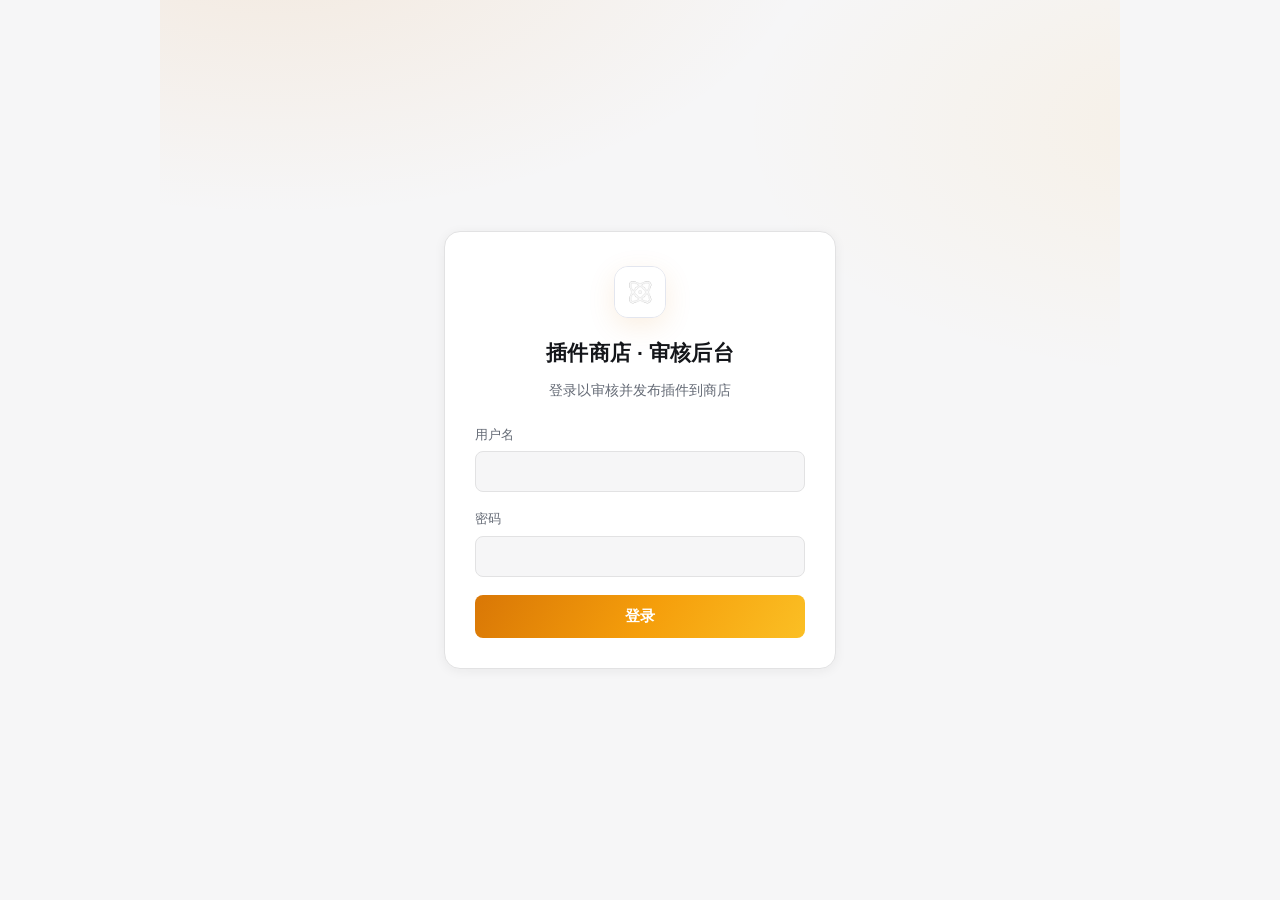
==== site/web/index.html @ 4656d83e "refactor(store): 审核后台源码迁至 site/ 目录 - 上传限制 16MB → 10MB（仅接受 .zip） - 登录成功显示绿色提示后平滑进入后台 - logo 转白底黑花（浅色页" ====
<!DOCTYPE html>
<html lang="zh-CN">
<head>
  <meta charset="UTF-8">
  <meta name="viewport" content="width=device-width, initial-scale=1.0">
  <meta name="referrer" content="no-referrer">
  <meta name="theme-color" content="#5468ff">
  <title>插件商店 · 审核后台</title>
  <link rel="stylesheet" href="style.css">
</head>
<body>
  <!-- 登录视图 -->
  <div id="login-view" class="view login-view">
    <form id="login-form" class="card login-card">
      <div class="brand-mark"><img src="logo.png" alt="AiVerse" class="brand-img"></div>
      <h1 class="login-title">插件商店 · 审核后台</h1>
      <p class="login-sub">登录以审核并发布插件到商店</p>
      <label>
        <span>用户名</span>
        <input type="text" id="login-user" name="username" autocomplete="username" required>
      </label>
      <label>
        <span>密码</span>
        <input type="password" id="login-pass" name="password" autocomplete="current-password" required>
      </label>
      <button type="submit" id="login-btn">登录</button>
      <p id="login-error" class="error" hidden></p>
      <p id="login-success" class="success" hidden></p>
    </form>
  </div>

  <!-- 审核视图 -->
  <div id="admin-view" class="view" hidden>
    <header class="topbar">
      <div class="topbar-brand">
        <div class="topbar-logo"><img src="logo.png" alt="AiVerse" class="brand-img"></div>
        <span class="topbar-name">AiVerse 插件商店</span>
      </div>
      <div class="topbar-right">
        <span id="current-user" class="muted"></span>
        <button id="logout-btn" class="btn btn-ghost">退出</button>
      </div>
    </header>

    <!-- 流程说明（模仿官网 hero + features） -->
    <section class="hero">
      <h1 class="hero-title">插件审核与发布</h1>
      <p class="hero-tagline">
        开发者上传的插件会进入待审核队列；由管理员人工检查包安全与内容质量，
        <strong>审核通过后才会发布到商店仓库</strong>，供所有用户搜索与安装。
        以下是当前待处理与已完成的审核任务。
      </p>

      <div class="flow">
        <div class="flow-step">
          <span class="flow-num">1</span>
          <div class="flow-body">
            <b>上传插件</b>
            <span>开发者在 AiVerse 插件管理中打包并上传 <code>plugin.zip</code></span>
          </div>
        </div>
        <div class="flow-arrow" aria-hidden="true">→</div>
        <div class="flow-step">
          <span class="flow-num">2</span>
          <div class="flow-body">
            <b>人工审核</b>
            <span>管理员在此检查包结构与权限，通过或拒绝并说明原因</span>
          </div>
        </div>
        <div class="flow-arrow" aria-hidden="true">→</div>
        <div class="flow-step flow-step-final">
          <span class="flow-num">3</span>
          <div class="flow-body">
            <b>发布上架</b>
            <span>审核通过后自动写入仓库索引，用户即可搜索安装</span>
          </div>
        </div>
      </div>
    </section>

    <nav class="tabs">
      <button class="tab active" data-tab="pending">待审核 <span id="count-pending" class="badge">0</span></button>
      <button class="tab" data-tab="done">已审核 <span id="count-done" class="badge">0</span></button>
    </nav>

    <main id="list" class="list">
      <p class="muted loading">加载中…</p>
    </main>

    <!-- 拒绝原因弹窗 -->
    <dialog id="reject-dialog">
      <form method="dialog" id="reject-form" class="card">
        <h2>拒绝插件</h2>
        <p id="reject-target" class="muted"></p>
        <label>
          <span>拒绝原因（将写入仓库 rejected/&lt;id&gt;.txt 供上传者查看）</span>
          <textarea id="reject-reason" rows="4" placeholder="例如：包含未声明的可执行文件"></textarea>
        </label>
        <div class="dialog-actions">
          <button type="button" id="reject-cancel" class="btn btn-ghost">取消</button>
          <button type="submit" id="reject-confirm" class="btn btn-danger">确认拒绝</button>
        </div>
      </form>
    </dialog>
  </div>

  <script src="review.js"></script>
</body>
</html>
---- site/web/style.css ----
/* 插件商店审核后台 —— 对齐官网 www.aivapp.cn（VitePress 首页风格）
   特点：浅灰背景 + 品牌渐变标题 + 清爽细边框卡片 + 流程步骤
   品牌渐变：#b45309 → #d97706 → #f59e0b
   支持浅色 / 深色主题（跟随系统）
*/

/* ---------- 主题变量（取自官网） ---------- */
:root {
  --bg: #f6f6f7;
  --bg-soft: #efeff1;
  --card: #ffffff;
  --border: #e2e2e3;
  --border-strong: #d4d4d8;
  --text: #1f2329;
  --text-strong: #14161a;
  --muted: #646a75;

  --brand-1: #b45309;
  --brand-2: #d97706;
  --brand-3: #f59e0b;
  --brand: #d97706;
  --brand-soft: rgba(217, 119, 6, .09);
  --grad: linear-gradient(120deg, #d97706, #f59e0b 52%, #fbbf24);

  --success: #30a46c;
  --warning: #d97706;
  --danger: #cf222e;
  --danger-hover: #a40e26;
  --danger-soft: rgba(207, 34, 46, .08);

  --radius-sm: 8px;
  --radius: 12px;
  --radius-lg: 16px;
  --shadow-1: 0 1px 2px rgba(31, 35, 41, .04);
  --shadow-2: 0 2px 12px rgba(31, 35, 41, .06);
  --shadow-3: 0 8px 28px rgba(217, 119, 6, .12);
}

@media (prefers-color-scheme: dark) {
  :root {
    --bg: #16181d;
    --bg-soft: #1d2027;
    --card: #1e2128;
    --border: #2c2f38;
    --border-strong: #3a3e49;
    --text: #e8eaef;
    --text-strong: #f7f8fa;
    --muted: #9aa0ab;

    --brand-soft: rgba(217, 119, 6, .16);
    --danger-soft: rgba(248, 113, 113, .12);

    --shadow-1: 0 1px 2px rgba(0, 0, 0, .3);
    --shadow-2: 0 2px 12px rgba(0, 0, 0, .35);
    --shadow-3: 0 8px 28px rgba(0, 0, 0, .45);
  }
}

* { box-sizing: border-box; }

body {
  margin: 0;
  font-family: -apple-system, BlinkMacSystemFont, "Segoe UI", "PingFang SC",
    "Hiragino Sans GB", "Microsoft YaHei", "Noto Sans SC", sans-serif;
  background: var(--bg);
  color: var(--text);
  line-height: 1.65;
  -webkit-font-smoothing: antialiased;
}

::selection { background: var(--brand); color: #fff; }

.view { max-width: 960px; margin: 0 auto; padding: 0 20px 56px; }

.muted { color: var(--muted); }
.error { color: var(--danger); margin: 10px 0 0; font-size: 14px; }

/* ---------- 登录视图 ---------- */
.login-view {
  min-height: 100vh;
  display: flex;
  align-items: center;
  justify-content: center;
  padding: 24px 20px;
  background:
    radial-gradient(900px 480px at 12% -8%, rgba(217, 119, 6, .10), transparent 60%),
    radial-gradient(760px 420px at 108% 14%, rgba(245, 158, 11, .07), transparent 60%),
    var(--bg);
}

.login-card {
  width: 100%;
  max-width: 392px;
  background: var(--card);
  border: 1px solid var(--border);
  border-radius: var(--radius-lg);
  padding: 34px 30px 30px;
  box-shadow: var(--shadow-2);
  display: flex;
  flex-direction: column;
  gap: 16px;
  animation: rise .4s ease both;
}

.brand-mark {
  width: 52px;
  height: 52px;
  border-radius: 14px;
  background: #fff;
  border: 1px solid #e3e6ef;
  display: grid;
  place-items: center;
  overflow: hidden;
  margin: 0 auto;
  box-shadow: var(--shadow-3);
}

.login-title {
  font-size: 21px;
  margin: 2px 0 0;
  text-align: center;
  color: var(--text-strong);
  font-weight: 700;
  letter-spacing: .2px;
}

.login-sub {
  text-align: center;
  color: var(--muted);
  font-size: 14px;
  margin: -8px 0 6px;
}

.login-card label {
  display: flex;
  flex-direction: column;
  gap: 6px;
  font-size: 13px;
  color: var(--muted);
  font-weight: 500;
}

.login-card input {
  padding: 11px 13px;
  border: 1px solid var(--border);
  border-radius: var(--radius-sm);
  font-size: 15px;
  background: var(--bg);
  color: var(--text);
  transition: border-color .2s, box-shadow .2s;
}

.login-card input:focus {
  outline: none;
  border-color: var(--brand);
  box-shadow: 0 0 0 3px var(--brand-soft);
}

.login-card button[type="submit"] {
  margin-top: 2px;
  padding: 12px;
  border: none;
  border-radius: var(--radius-sm);
  background: var(--grad);
  color: #fff;
  font-size: 15px;
  font-weight: 600;
  cursor: pointer;
  transition: filter .2s, transform .15s;
}

.login-card button[type="submit"]:hover { filter: brightness(1.06); transform: translateY(-1px); }
.login-card button:disabled { opacity: .55; cursor: not-allowed; transform: none; }
#login-error {
  margin-top: 4px;
  color: #b91c1c;
  font-size: 13px;
  font-weight: 500;
  background: #fef2f2;
  border: 1px solid #fecaca;
  border-radius: 8px;
  padding: 9px 10px;
  text-align: center;
}
#login-success {
  margin-top: 4px;
  color: #166534;
  font-size: 13px;
  font-weight: 500;
  background: #f0fdf4;
  border: 1px solid #bbf7d0;
  border-radius: 8px;
  padding: 9px 10px;
  text-align: center;
}

/* ---------- 顶栏 ---------- */
.topbar {
  display: flex;
  align-items: center;
  justify-content: space-between;
  gap: 16px;
  padding: 18px 0 6px;
}

.topbar-brand { display: flex; align-items: center; gap: 10px; }

.topbar-logo {
  width: 34px;
  height: 34px;
  border-radius: 9px;
  background: #fff;
  border: 1px solid #e3e6ef;
  display: grid;
  place-items: center;
  overflow: hidden;
}
.brand-img {
  display: block;
  width: 100%;
  height: 100%;
  object-fit: cover;
}

.topbar-name { font-weight: 700; font-size: 16px; color: var(--text-strong); }
.topbar-right { display: flex; align-items: center; gap: 12px; }
.topbar-right .muted { font-size: 14px; }

/* ---------- Hero（模仿官网首页） ---------- */
.hero { padding: 26px 0 8px; }

.hero-title {
  font-size: 34px;
  line-height: 1.2;
  margin: 0 0 12px;
  font-weight: 800;
  letter-spacing: -.5px;
  background: var(--grad);
  -webkit-background-clip: text;
  background-clip: text;
  -webkit-text-fill-color: transparent;
  color: transparent;
}

.hero-tagline {
  font-size: 16px;
  color: var(--muted);
  max-width: 720px;
  margin: 0 0 24px;
}

.hero-tagline strong { color: var(--text-strong); font-weight: 600; }

/* ---------- 流程步骤（模仿官网 features 卡片） ---------- */
.flow {
  display: grid;
  grid-template-columns: 1fr auto 1fr auto 1fr;
  gap: 12px;
  align-items: stretch;
  margin-bottom: 30px;
}

.flow-step {
  display: flex;
  gap: 12px;
  align-items: flex-start;
  background: var(--card);
  border: 1px solid var(--border);
  border-radius: var(--radius);
  padding: 16px;
  box-shadow: var(--shadow-1);
  transition: transform .18s ease, box-shadow .2s ease, border-color .2s ease;
}

.flow-step:hover {
  transform: translateY(-2px);
  box-shadow: var(--shadow-2);
  border-color: var(--border-strong);
}

.flow-step-final { border-color: rgba(217, 119, 6, .35); background: linear-gradient(0deg, var(--brand-soft), var(--brand-soft)), var(--card); }

.flow-num {
  flex: none;
  width: 28px;
  height: 28px;
  border-radius: 50%;
  background: var(--grad);
  color: #fff;
  font-size: 13px;
  font-weight: 700;
  display: grid;
  place-items: center;
  box-shadow: 0 4px 10px -4px rgba(217, 119, 6, .6);
}

.flow-body { display: flex; flex-direction: column; gap: 3px; min-width: 0; }
.flow-body b { font-size: 14px; color: var(--text-strong); font-weight: 650; }
.flow-body span { font-size: 12.5px; color: var(--muted); line-height: 1.55; }
.flow-body code {
  font-family: ui-monospace, SFMono-Regular, Menlo, monospace;
  font-size: 11.5px;
  background: var(--bg-soft);
  border: 1px solid var(--border);
  border-radius: 4px;
  padding: 0 4px;
}

.flow-arrow {
  align-self: center;
  color: var(--muted);
  font-size: 18px;
  opacity: .6;
}

/* ---------- tabs ---------- */
.tabs {
  display: flex;
  gap: 8px;
  margin: 8px 0 20px;
  padding: 4px;
  background: var(--bg-soft);
  border: 1px solid var(--border);
  border-radius: var(--radius);
  width: fit-content;
}

.tab {
  padding: 8px 18px;
  border: none;
  background: transparent;
  font-size: 14px;
  font-weight: 500;
  color: var(--muted);
  cursor: pointer;
  border-radius: var(--radius-sm);
  transition: color .2s, background .2s, box-shadow .2s;
}

.tab:hover { color: var(--text); }

.tab.active {
  color: #fff;
  background: var(--grad);
  box-shadow: 0 6px 16px -6px rgba(217, 119, 6, .55);
}

.badge {
  display: inline-block;
  min-width: 20px;
  padding: 0 6px;
  margin-left: 4px;
  border-radius: 999px;
  background: rgba(255, 255, 255, .22);
  font-size: 12px;
  font-weight: 600;
  text-align: center;
}

.tab:not(.active) .badge { background: var(--brand-soft); color: var(--brand); }

/* ---------- 列表 ---------- */
.list { display: flex; flex-direction: column; gap: 14px; }
.loading { text-align: center; padding: 44px 0; }

.item {
  background: var(--card);
  border: 1px solid var(--border);
  border-radius: var(--radius);
  padding: 18px 20px;
  box-shadow: var(--shadow-1);
  transition: transform .18s ease, box-shadow .2s ease, border-color .2s ease;
  animation: rise .3s ease both;
}

.item:hover {
  transform: translateY(-2px);
  box-shadow: var(--shadow-2);
  border-color: var(--border-strong);
}

.item-head {
  display: flex;
  justify-content: space-between;
  align-items: center;
  gap: 12px;
  margin-bottom: 8px;
}

.item-title { font-size: 16px; font-weight: 650; color: var(--text-strong); }
.item-id { color: var(--muted); font-size: 13px; font-family: ui-monospace, SFMono-Regular, Menlo, monospace; }

.item-meta {
  display: flex;
  flex-wrap: wrap;
  gap: 4px 16px;
  font-size: 13px;
  color: var(--muted);
  margin-bottom: 14px;
}

/* 状态徽章 */
.status {
  display: inline-flex;
  align-items: center;
  gap: 6px;
  padding: 3px 11px;
  border-radius: 999px;
  font-size: 12px;
  font-weight: 600;
  color: #fff;
  white-space: nowrap;
}

.status::before { content: ""; width: 6px; height: 6px; border-radius: 50%; background: rgba(255,255,255,.9); }

.status-pending { background: linear-gradient(120deg, #b45309, #f59e0b); }
.status-approved { background: linear-gradient(120deg, #1a7f37, #3fb950); }
.status-rejected { background: linear-gradient(120deg, #a40e26, #f85149); }

.item-actions { display: flex; gap: 10px; flex-wrap: wrap; }

/* ---------- 按钮 ---------- */
.btn {
  padding: 8px 16px;
  border: 1px solid transparent;
  border-radius: var(--radius-sm);
  font-size: 13.5px;
  font-weight: 600;
  cursor: pointer;
  transition: filter .2s, background .2s, color .2s, border-color .2s, transform .15s;
}

.btn:active { transform: translateY(1px); }

.btn-approve { background: var(--grad); color: #fff; }
.btn-approve:hover { filter: brightness(1.06); }

.btn-danger { background: var(--danger-soft); color: var(--danger); border-color: rgba(207, 34, 46, .25); }
.btn-danger:hover { background: var(--danger); color: #fff; }

.btn-ghost { background: transparent; color: var(--muted); border-color: var(--border); }
.btn-ghost:hover { color: var(--text); border-color: var(--border-strong); background: var(--bg-soft); }

.btn:disabled { opacity: .5; cursor: not-allowed; transform: none; }

/* 拒绝原因展示 */
.reason-box {
  margin: 4px 0 12px;
  padding: 10px 14px;
  background: var(--danger-soft);
  border-left: 3px solid var(--danger);
  border-radius: 6px;
  font-size: 13px;
  color: var(--text);
}

.empty {
  text-align: center;
  color: var(--muted);
  padding: 52px 0;
  background: var(--card);
  border: 1px dashed var(--border-strong);
  border-radius: var(--radius);
}

/* ---------- dialog ---------- */
dialog {
  border: 1px solid var(--border);
  border-radius: var(--radius-lg);
  padding: 0;
  max-width: 440px;
  width: 92%;
  background: var(--card);
  color: var(--text);
  box-shadow: var(--shadow-3);
}

dialog::backdrop { background: rgba(20, 22, 30, .45); }

#reject-form { border: none; padding: 24px 22px 20px; display: flex; flex-direction: column; gap: 14px; }
#reject-form h2 { margin: 0; font-size: 18px; color: var(--text-strong); }
#reject-form label { display: flex; flex-direction: column; gap: 6px; font-size: 13px; color: var(--muted); font-weight: 500; }

#reject-form textarea {
  padding: 11px 13px;
  border: 1px solid var(--border);
  border-radius: var(--radius-sm);
  font-family: inherit;
  font-size: 14px;
  resize: vertical;
  background: var(--bg);
  color: var(--text);
  transition: border-color .2s, box-shadow .2s;
}

#reject-form textarea:focus { outline: none; border-color: var(--brand); box-shadow: 0 0 0 3px var(--brand-soft); }
.dialog-actions { display: flex; justify-content: flex-end; gap: 10px; margin-top: 2px; }

/* ---------- 动画 ---------- */
@keyframes rise {
  from { opacity: 0; transform: translateY(8px); }
  to { opacity: 1; transform: translateY(0); }
}

@media (prefers-reduced-motion: reduce) {
  * { animation: none !important; transition: none !important; }
}

/* ---------- 响应式 ---------- */
@media (max-width: 720px) {
  .hero-title { font-size: 26px; }
  .flow { grid-template-columns: 1fr; }
  .flow-arrow { transform: rotate(90deg); justify-self: center; }
  .view { padding: 0 16px 40px; }
}
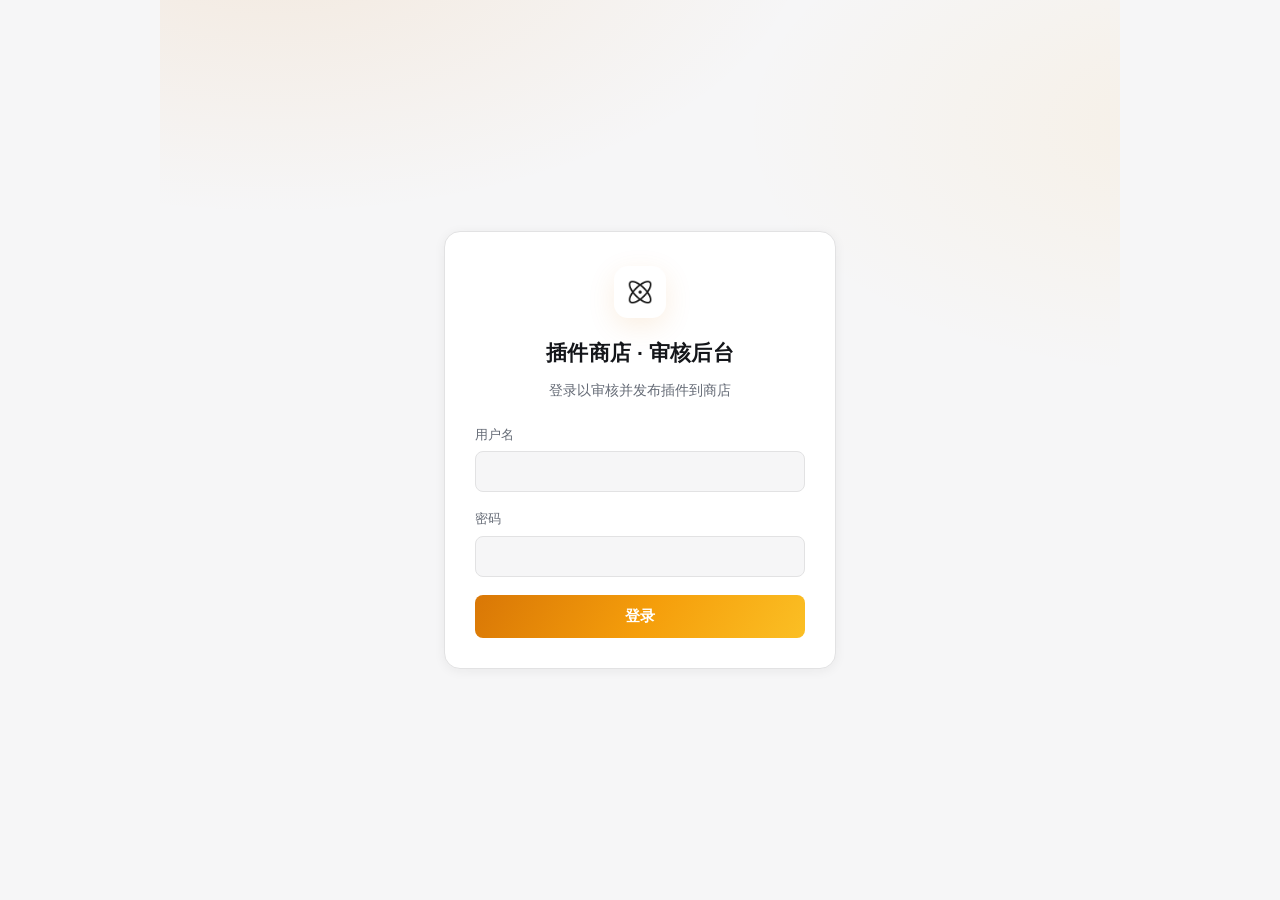
==== commit 30ed9aae: "fix(store): 审核后台 logo 用原图 + 退出确认提示 + 顶部简化 logo 用透明底原图配白容器、顶部去「当前用户」残留、退出加确认弹窗与已退出提示" ====
--- a/site/web/index.html
+++ b/site/web/index.html
@@ -37,8 +37,7 @@
         <span class="topbar-name">AiVerse 插件商店</span>
       </div>
       <div class="topbar-right">
-        <span id="current-user" class="muted"></span>
-        <button id="logout-btn" class="btn btn-ghost">退出</button>
+        <button id="logout-btn" class="btn btn-ghost" title="退出登录">退出</button>
       </div>
     </header>
 
--- a/site/web/style.css
+++ b/site/web/style.css
@@ -107,7 +107,6 @@
   height: 52px;
   border-radius: 14px;
   background: #fff;
-  border: 1px solid #e3e6ef;
   display: grid;
   place-items: center;
   overflow: hidden;
@@ -210,7 +209,6 @@
   height: 34px;
   border-radius: 9px;
   background: #fff;
-  border: 1px solid #e3e6ef;
   display: grid;
   place-items: center;
   overflow: hidden;
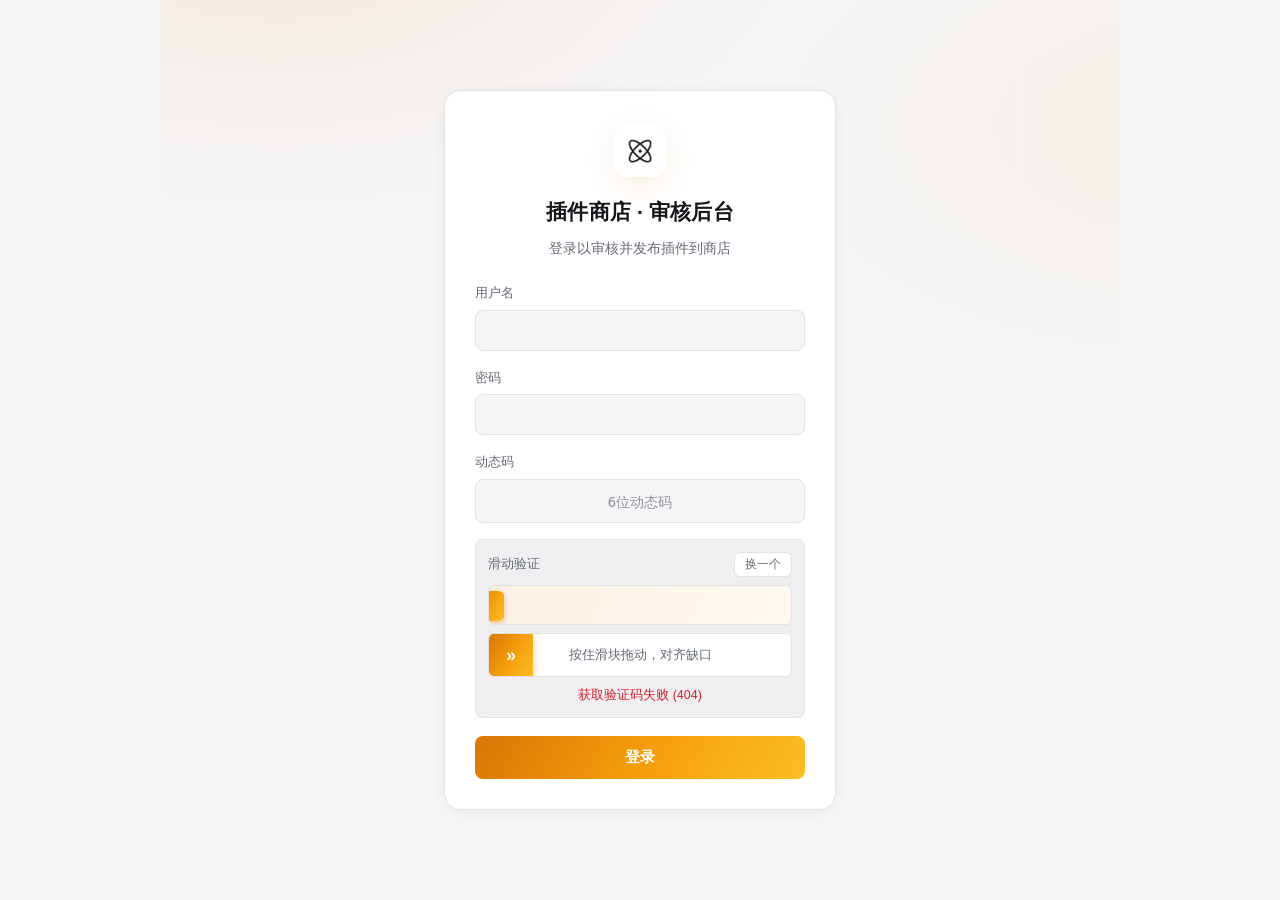
==== commit c115f184: "feat(store): 审核后台登录三重防护（TOTP+滑动验证+失败锁定） - TOTP 动态码（RFC 6238 纯标准库，步长 60s，未配密钥自动降级） - 本地滑动人机验证（原生 JS +" ====
--- a/site/web/index.html
+++ b/site/web/index.html
@@ -23,6 +23,27 @@
         <span>密码</span>
         <input type="password" id="login-pass" name="password" autocomplete="current-password" required>
       </label>
+      <label>
+        <span>动态码</span>
+        <input type="text" id="login-totp" name="totp" inputmode="numeric" autocomplete="one-time-code"
+          maxlength="6" placeholder="6位动态码">
+      </label>
+      <div id="captcha-box">
+        <div class="captcha-head">
+          <span class="captcha-label">滑动验证</span>
+          <button type="button" id="captcha-refresh" class="captcha-refresh" title="换一个">换一个</button>
+        </div>
+        <div id="captcha-puzzle" class="captcha-puzzle">
+          <div id="captcha-gap" class="captcha-gap"></div>
+          <div id="captcha-piece" class="captcha-piece"></div>
+        </div>
+        <div id="captcha-track" class="captcha-track">
+          <div id="captcha-fill" class="captcha-fill"></div>
+          <span id="captcha-hint" class="captcha-hint">按住滑块拖动，对齐缺口</span>
+          <div id="captcha-handle" class="captcha-handle">»</div>
+        </div>
+        <p id="captcha-status" class="captcha-status" hidden></p>
+      </div>
       <button type="submit" id="login-btn">登录</button>
       <p id="login-error" class="error" hidden></p>
       <p id="login-success" class="success" hidden></p>
@@ -103,6 +124,7 @@
     </dialog>
   </div>
 
+  <script src="captcha.js"></script>
   <script src="review.js"></script>
 </body>
 </html>
--- a/site/web/style.css
+++ b/site/web/style.css
@@ -69,6 +69,10 @@
 }
 
 ::selection { background: var(--brand); color: #fff; }
+
+/* 强制 hidden 属性生效：防止 .login-view/.view 的 display:flex 覆盖 display:none
+   导致登录后登录框不消失 */
+[hidden] { display: none !important; }
 
 .view { max-width: 960px; margin: 0 auto; padding: 0 20px 56px; }
 
@@ -193,6 +197,181 @@
   text-align: center;
 }
 
+/* ---------- 动态码输入 ---------- */
+.login-card #login-totp {
+  letter-spacing: 6px;
+  font-family: ui-monospace, SFMono-Regular, Menlo, monospace;
+  font-size: 17px;
+  text-align: center;
+}
+.login-card #login-totp::placeholder {
+  letter-spacing: 0;
+  font-family: inherit;
+  font-size: 14px;
+  color: var(--muted);
+  opacity: .7;
+}
+
+/* ---------- 滑动人机验证 ---------- */
+#captcha-box {
+  display: flex;
+  flex-direction: column;
+  gap: 8px;
+  padding: 12px;
+  background: var(--bg-soft);
+  border: 1px solid var(--border);
+  border-radius: var(--radius-sm);
+}
+
+.captcha-head {
+  display: flex;
+  align-items: center;
+  justify-content: space-between;
+  font-size: 13px;
+  color: var(--muted);
+  font-weight: 500;
+}
+
+.captcha-refresh {
+  padding: 3px 10px;
+  border: 1px solid var(--border);
+  border-radius: 6px;
+  background: var(--card);
+  color: var(--muted);
+  font-size: 12px;
+  font-weight: 500;
+  cursor: pointer;
+  transition: color .2s, border-color .2s, background .2s;
+}
+.captcha-refresh:hover {
+  color: var(--brand);
+  border-color: var(--brand);
+  background: var(--brand-soft);
+}
+
+.captcha-puzzle {
+  position: relative;
+  height: 40px;
+  border-radius: 6px;
+  background:
+    linear-gradient(120deg, rgba(217, 119, 6, .10), rgba(245, 158, 11, .06)),
+    var(--card);
+  border: 1px solid var(--border);
+  overflow: hidden;
+}
+
+/* 缺口（目标位置，由 bg 决定） */
+.captcha-gap {
+  position: absolute;
+  top: 5px;
+  left: 0;
+  width: 30px;
+  height: 30px;
+  border: 2px dashed var(--brand);
+  border-radius: 6px;
+  background: rgba(217, 119, 6, .10);
+  transform: translateX(-50%);
+  transition: left .25s ease;
+}
+
+/* 可拖动拼图块（跟随滑块） */
+.captcha-piece {
+  position: absolute;
+  top: 5px;
+  left: 0;
+  width: 30px;
+  height: 30px;
+  border-radius: 6px;
+  background: var(--grad);
+  box-shadow: 0 2px 6px rgba(217, 119, 6, .45);
+  transform: translateX(-50%);
+  transition: left .12s linear;
+}
+
+.captcha-track {
+  position: relative;
+  height: 44px;
+  border-radius: 6px;
+  background: var(--card);
+  border: 1px solid var(--border);
+  overflow: hidden;
+  user-select: none;
+  -webkit-user-select: none;
+  touch-action: none;
+}
+
+.captcha-fill {
+  position: absolute;
+  top: 0;
+  left: 0;
+  height: 100%;
+  width: 44px;
+  background: var(--brand-soft);
+  border-right: 1px solid rgba(217, 119, 6, .35);
+}
+
+.captcha-hint {
+  position: absolute;
+  inset: 0;
+  display: flex;
+  align-items: center;
+  justify-content: center;
+  font-size: 13px;
+  color: var(--muted);
+  pointer-events: none;
+}
+
+.captcha-handle {
+  position: absolute;
+  top: 0;
+  left: 0;
+  width: 44px;
+  height: 44px;
+  display: flex;
+  align-items: center;
+  justify-content: center;
+  background: var(--grad);
+  color: #fff;
+  font-size: 18px;
+  font-weight: 700;
+  cursor: grab;
+  box-shadow: 0 2px 8px rgba(217, 119, 6, .4);
+  transition: box-shadow .2s;
+}
+
+#captcha-box.is-dragging .captcha-handle {
+  cursor: grabbing;
+  box-shadow: 0 4px 14px rgba(217, 119, 6, .55);
+}
+
+#captcha-box.is-verified .captcha-track {
+  border-color: var(--success);
+}
+#captcha-box.is-verified .captcha-fill {
+  background: rgba(48, 164, 108, .14);
+  border-right-color: var(--success);
+}
+#captcha-box.is-verified .captcha-handle {
+  background: var(--success);
+  box-shadow: none;
+}
+#captcha-box.is-verified .captcha-hint {
+  color: var(--success);
+  font-weight: 600;
+}
+#captcha-box.is-verified .captcha-piece {
+  border: 2px solid var(--success);
+}
+
+.captcha-status {
+  margin: 0;
+  font-size: 12.5px;
+  font-weight: 500;
+  text-align: center;
+}
+.captcha-status-ok { color: var(--success); }
+.captcha-status-err { color: var(--danger); }
+
 /* ---------- 顶栏 ---------- */
 .topbar {
   display: flex;
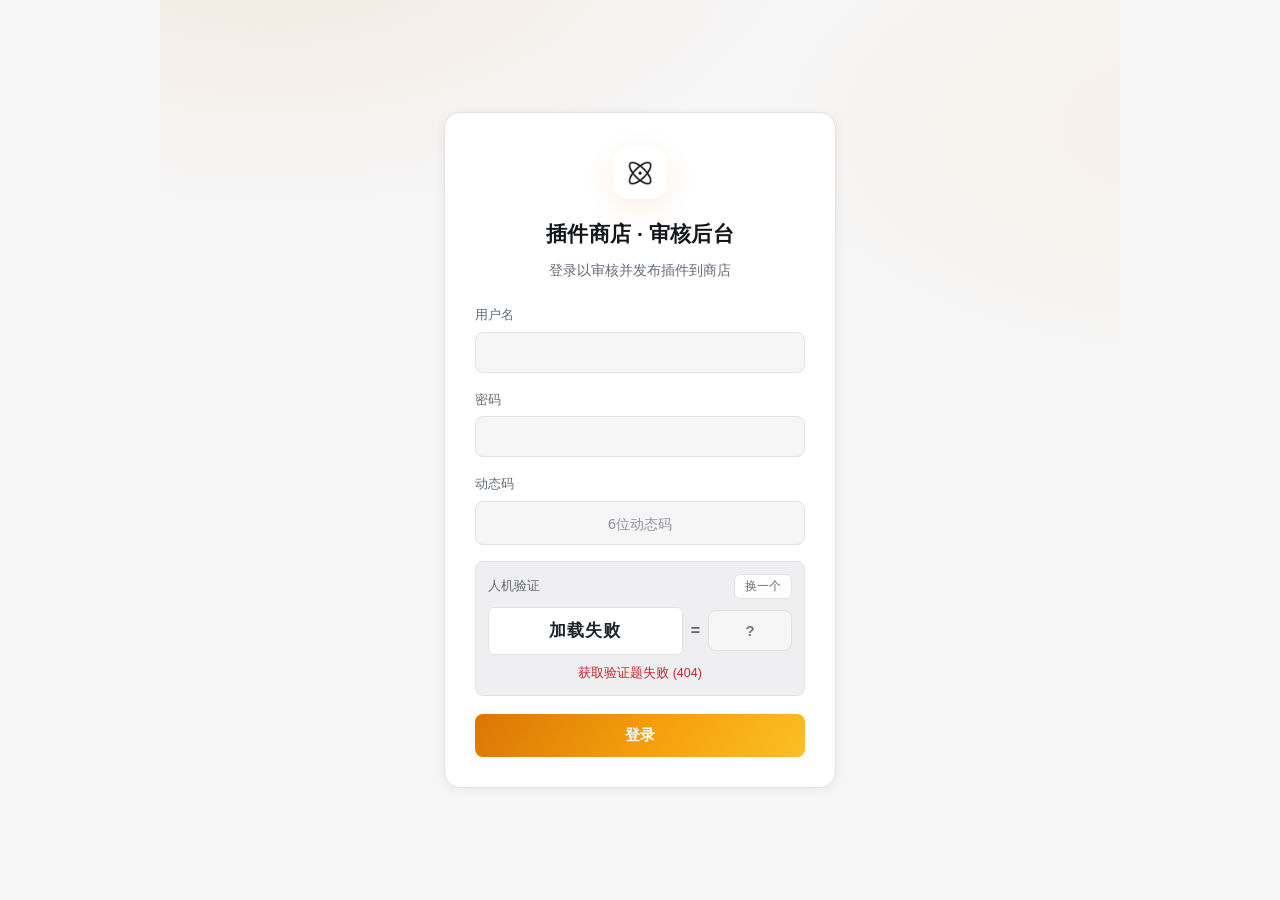
==== commit 95469905: "refactor(store): 滑动验证替换为算术人机验证 - 滑动拼图对齐容差在真实人手误差下易误判，体验差 - 改为服务端算术题（如 7+5），答案常量时间比较，防脚本撞库 - 接口路径/字段兼" ====
--- a/site/web/index.html
+++ b/site/web/index.html
@@ -30,17 +30,14 @@
       </label>
       <div id="captcha-box">
         <div class="captcha-head">
-          <span class="captcha-label">滑动验证</span>
+          <span class="captcha-label">人机验证</span>
           <button type="button" id="captcha-refresh" class="captcha-refresh" title="换一个">换一个</button>
         </div>
-        <div id="captcha-puzzle" class="captcha-puzzle">
-          <div id="captcha-gap" class="captcha-gap"></div>
-          <div id="captcha-piece" class="captcha-piece"></div>
-        </div>
-        <div id="captcha-track" class="captcha-track">
-          <div id="captcha-fill" class="captcha-fill"></div>
-          <span id="captcha-hint" class="captcha-hint">按住滑块拖动，对齐缺口</span>
-          <div id="captcha-handle" class="captcha-handle">»</div>
+        <div class="captcha-question-row">
+          <span id="captcha-question" class="captcha-question">加载中…</span>
+          <span class="captcha-equals">=</span>
+          <input type="text" id="captcha-answer" class="captcha-answer" inputmode="numeric"
+            autocomplete="off" maxlength="4" placeholder="?" aria-label="验证码答案">
         </div>
         <p id="captcha-status" class="captcha-status" hidden></p>
       </div>
--- a/site/web/style.css
+++ b/site/web/style.css
@@ -212,7 +212,7 @@
   opacity: .7;
 }
 
-/* ---------- 滑动人机验证 ---------- */
+/* ---------- 算术人机验证 ---------- */
 #captcha-box {
   display: flex;
   flex-direction: column;
@@ -249,118 +249,62 @@
   background: var(--brand-soft);
 }
 
-.captcha-puzzle {
-  position: relative;
-  height: 40px;
+/* 算式 + 输入框 一行 */
+.captcha-question-row {
+  display: flex;
+  align-items: center;
+  gap: 8px;
+}
+
+.captcha-question {
+  flex: 1;
+  padding: 9px 12px;
+  background: var(--card);
+  border: 1px solid var(--border);
   border-radius: 6px;
-  background:
-    linear-gradient(120deg, rgba(217, 119, 6, .10), rgba(245, 158, 11, .06)),
-    var(--card);
-  border: 1px solid var(--border);
-  overflow: hidden;
-}
-
-/* 缺口（目标位置，由 bg 决定） */
-.captcha-gap {
-  position: absolute;
-  top: 5px;
-  left: 0;
-  width: 30px;
-  height: 30px;
-  border: 2px dashed var(--brand);
-  border-radius: 6px;
-  background: rgba(217, 119, 6, .10);
-  transform: translateX(-50%);
-  transition: left .25s ease;
-}
-
-/* 可拖动拼图块（跟随滑块） */
-.captcha-piece {
-  position: absolute;
-  top: 5px;
-  left: 0;
-  width: 30px;
-  height: 30px;
-  border-radius: 6px;
-  background: var(--grad);
-  box-shadow: 0 2px 6px rgba(217, 119, 6, .45);
-  transform: translateX(-50%);
-  transition: left .12s linear;
-}
-
-.captcha-track {
-  position: relative;
-  height: 44px;
-  border-radius: 6px;
-  background: var(--card);
-  border: 1px solid var(--border);
-  overflow: hidden;
+  font-size: 17px;
+  font-weight: 700;
+  color: var(--text);
+  letter-spacing: 1px;
+  text-align: center;
   user-select: none;
   -webkit-user-select: none;
-  touch-action: none;
-}
-
-.captcha-fill {
-  position: absolute;
-  top: 0;
-  left: 0;
-  height: 100%;
-  width: 44px;
-  background: var(--brand-soft);
-  border-right: 1px solid rgba(217, 119, 6, .35);
-}
-
-.captcha-hint {
-  position: absolute;
-  inset: 0;
-  display: flex;
-  align-items: center;
-  justify-content: center;
-  font-size: 13px;
-  color: var(--muted);
-  pointer-events: none;
-}
-
-.captcha-handle {
-  position: absolute;
-  top: 0;
-  left: 0;
-  width: 44px;
-  height: 44px;
-  display: flex;
-  align-items: center;
-  justify-content: center;
-  background: var(--grad);
-  color: #fff;
-  font-size: 18px;
+}
+
+.captcha-equals {
+  font-size: 16px;
   font-weight: 700;
-  cursor: grab;
-  box-shadow: 0 2px 8px rgba(217, 119, 6, .4);
-  transition: box-shadow .2s;
-}
-
-#captcha-box.is-dragging .captcha-handle {
-  cursor: grabbing;
-  box-shadow: 0 4px 14px rgba(217, 119, 6, .55);
-}
-
-#captcha-box.is-verified .captcha-track {
+  color: var(--muted);
+}
+
+.captcha-answer {
+  width: 84px;
+  padding: 9px 10px;
+  background: var(--card);
+  border: 1px solid var(--border);
+  border-radius: 6px;
+  color: var(--text);
+  font-size: 16px;
+  font-weight: 600;
+  text-align: center;
+  transition: border-color .2s, box-shadow .2s;
+}
+.captcha-answer:focus {
+  outline: none;
+  border-color: var(--brand);
+  box-shadow: 0 0 0 3px var(--brand-soft);
+}
+.captcha-answer:disabled {
+  background: var(--bg-soft);
+  color: var(--muted);
+}
+
+#captcha-box.is-verified .captcha-question {
   border-color: var(--success);
-}
-#captcha-box.is-verified .captcha-fill {
-  background: rgba(48, 164, 108, .14);
-  border-right-color: var(--success);
-}
-#captcha-box.is-verified .captcha-handle {
-  background: var(--success);
-  box-shadow: none;
-}
-#captcha-box.is-verified .captcha-hint {
   color: var(--success);
-  font-weight: 600;
-}
-#captcha-box.is-verified .captcha-piece {
-  border: 2px solid var(--success);
+}
+#captcha-box.is-verified .captcha-answer {
+  border-color: var(--success);
 }
 
 .captcha-status {
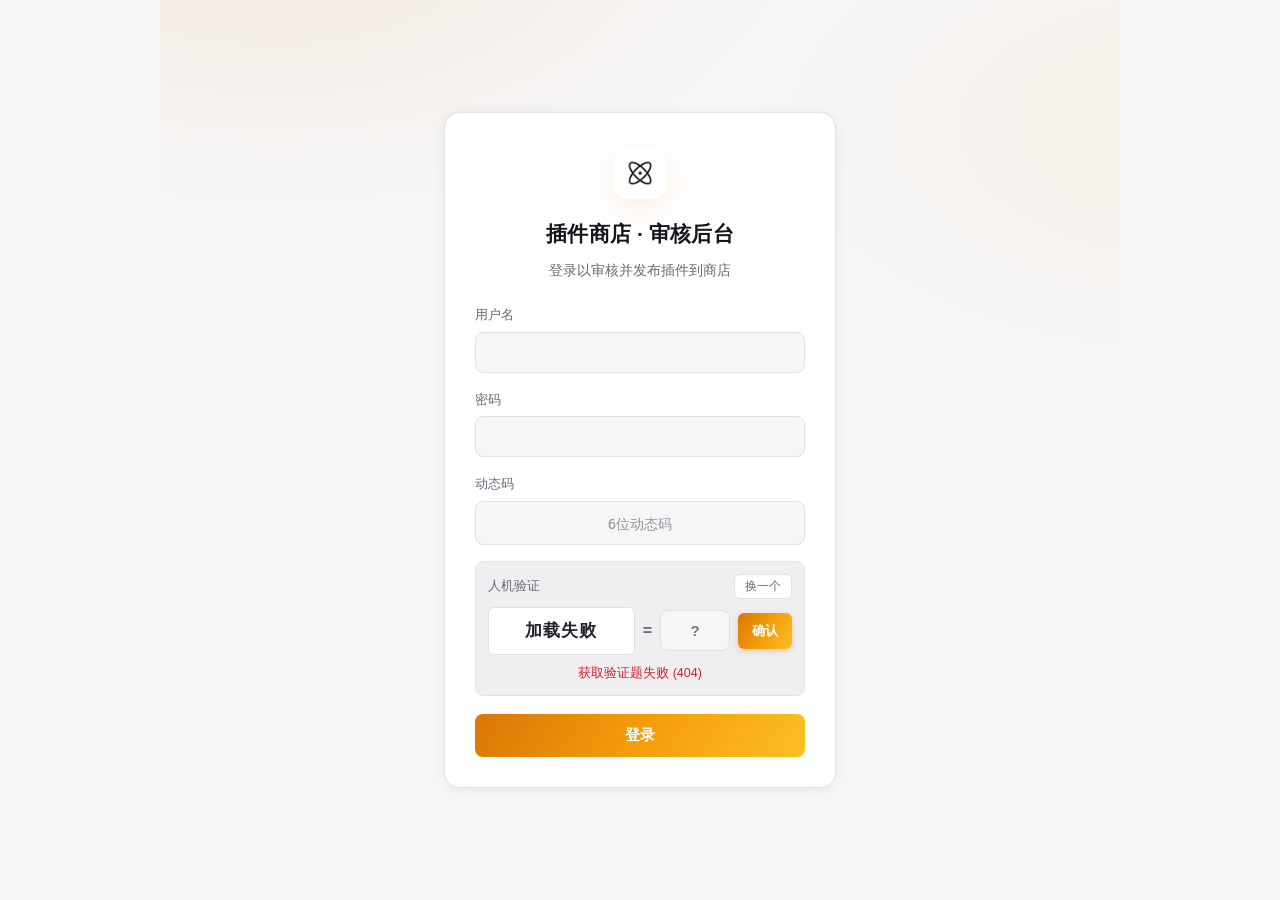
==== commit d32d23eb: "fix(store): 算术验证增加确认按钮，修复填答案后点登录报未验证 - 原来仅按回车才校验换token，用户填完直接点登录时token未生成 - 加显式"确认"按钮触发校验，验证通过后按钮变绿禁" ====
--- a/site/web/index.html
+++ b/site/web/index.html
@@ -38,6 +38,7 @@
           <span class="captcha-equals">=</span>
           <input type="text" id="captcha-answer" class="captcha-answer" inputmode="numeric"
             autocomplete="off" maxlength="4" placeholder="?" aria-label="验证码答案">
+          <button type="button" id="captcha-confirm" class="captcha-confirm">确认</button>
         </div>
         <p id="captcha-status" class="captcha-status" hidden></p>
       </div>
--- a/site/web/style.css
+++ b/site/web/style.css
@@ -278,8 +278,8 @@
 }
 
 .captcha-answer {
-  width: 84px;
-  padding: 9px 10px;
+  width: 70px;
+  padding: 9px 8px;
   background: var(--card);
   border: 1px solid var(--border);
   border-radius: 6px;
@@ -297,6 +297,27 @@
 .captcha-answer:disabled {
   background: var(--bg-soft);
   color: var(--muted);
+}
+
+.captcha-confirm {
+  padding: 9px 14px;
+  background: var(--grad);
+  border: none;
+  border-radius: 6px;
+  color: #fff;
+  font-size: 13px;
+  font-weight: 600;
+  cursor: pointer;
+  white-space: nowrap;
+  box-shadow: 0 2px 6px rgba(217, 119, 6, .3);
+  transition: filter .2s, box-shadow .2s, background .2s;
+}
+.captcha-confirm:hover { filter: brightness(1.08); }
+.captcha-confirm:disabled {
+  background: var(--success);
+  box-shadow: none;
+  cursor: default;
+  filter: none;
 }
 
 #captcha-box.is-verified .captcha-question {
